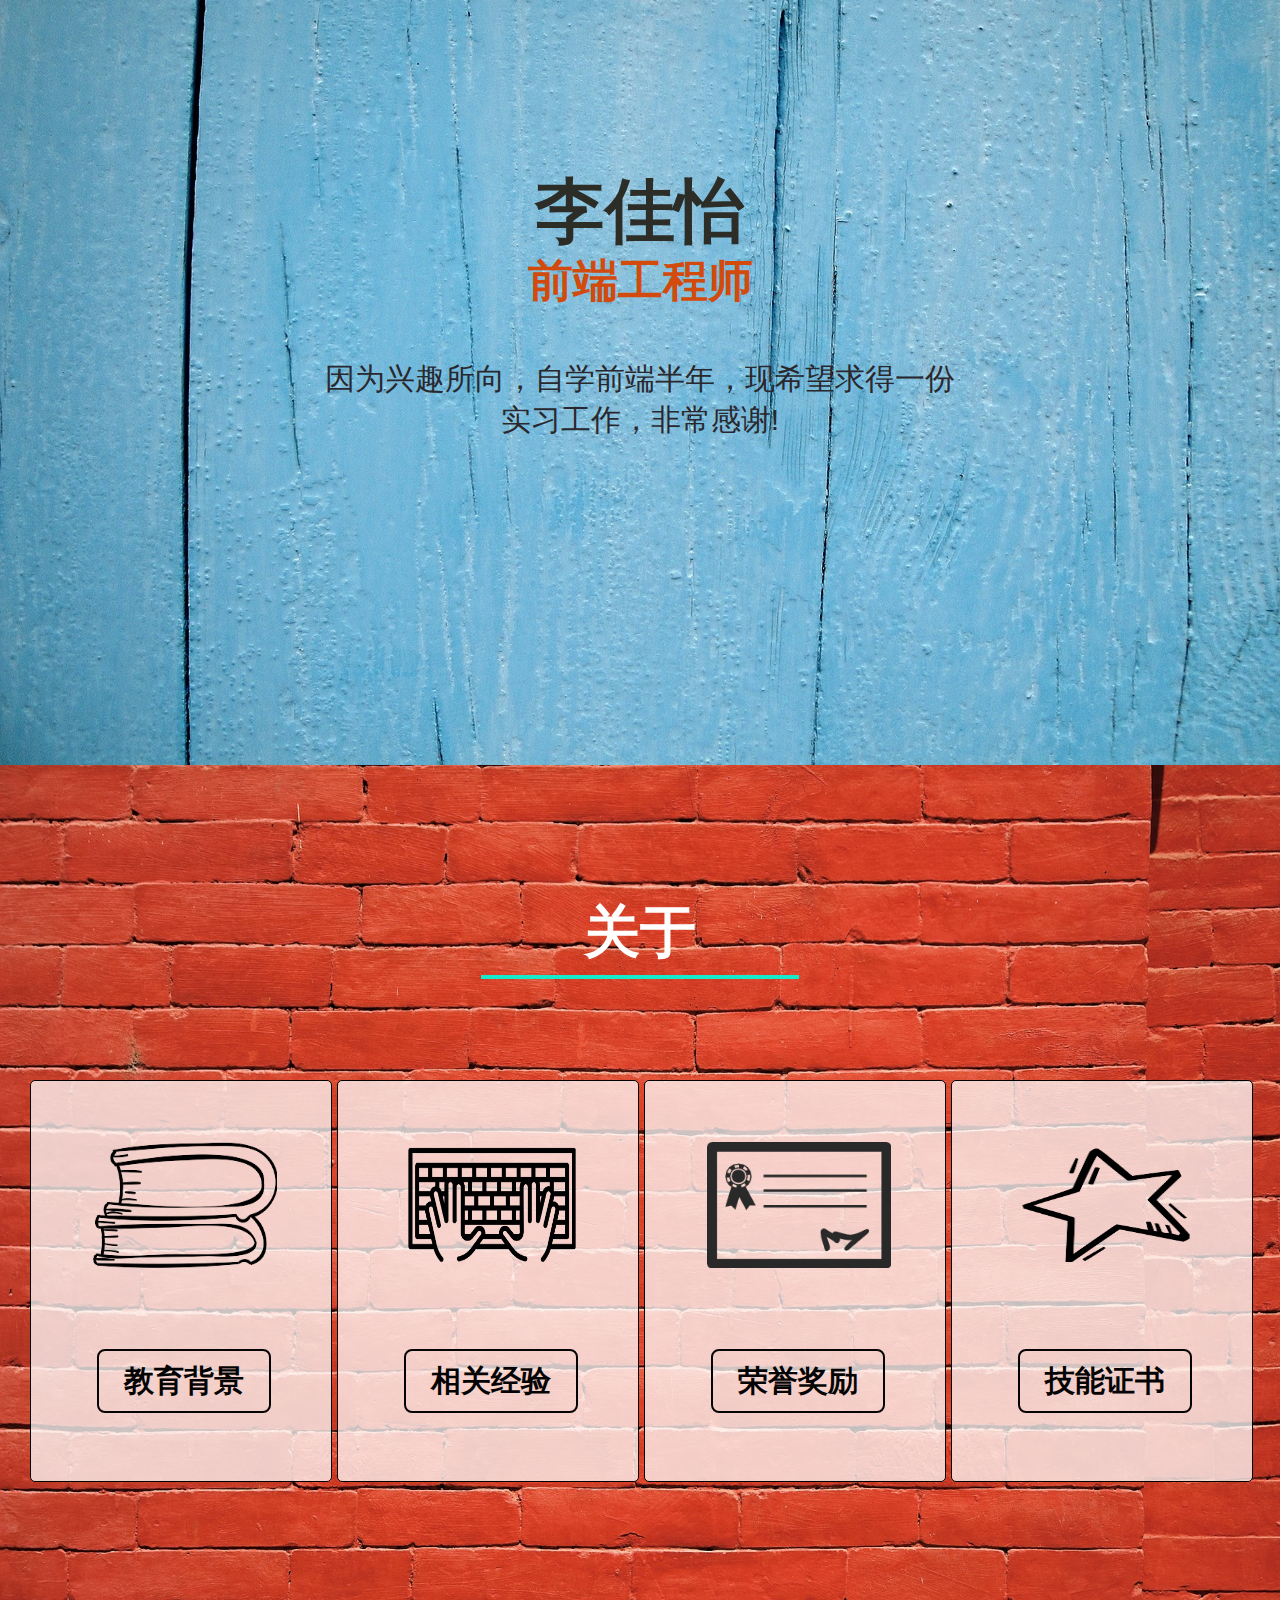
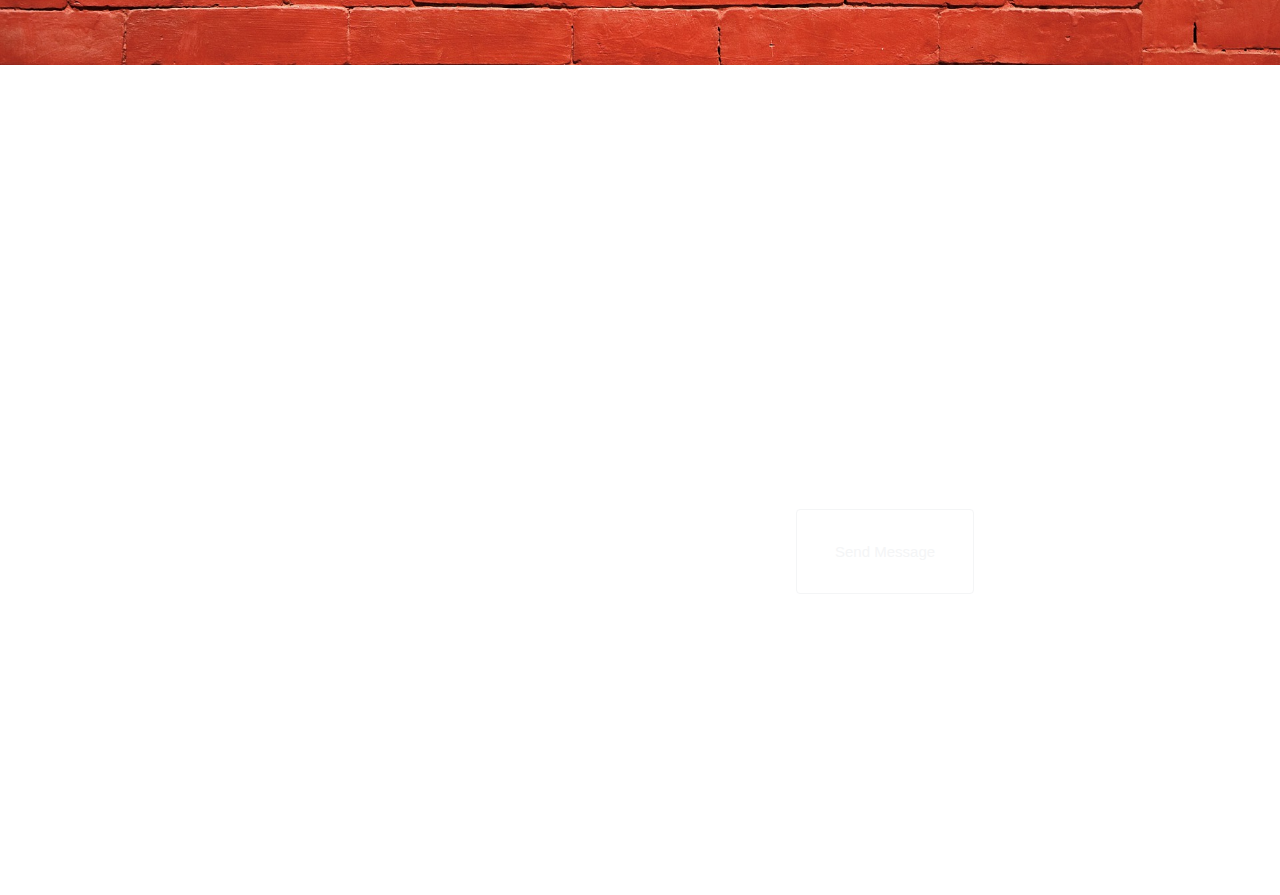
==== resume.html @ 6d959076 "rusume" ====
<!doctype html>
<html>
<head>
    <meta charset="UTF-8">
    <meta name="viewport" content="width=device-width,initial-scale=1.0, minimum-scale=1.0, maximum-scale=1.0, user-scalable=no">
    <title>李佳怡-前端实习</title>
    <link rel="icon" href="images/favicon.jpg" type="image/x-icons"/>
    <link rel="stylesheet" href="styles/resume.css">
</head>
<body>
    <div id="topbar">
        <nav>
            <div class="topbar-left">
                <a href="javascript:;" class="tH">李佳怡的简历</a>
            </div>
            <div class="topbar-right">
                <ul>
                    <li class="home"><a href="javascript:;">主页</a></li>
                    <li class="about"><a href="javascript:;">关于</a></li>
                    <li class="contact"><a href="javascript:;">联系</a></li>
                </ul> 
            </div>  
        </nav>
    </div>

    <div id="firstPage">
        <div class="intro">
            <h1>
                <strong>李佳怡</strong>
            </h1>
            <h2>前端工程师</h2>
            <p>因为兴趣所向，自学前端半年，现希望求得一份实习工作，非常感谢!</p>
        </div>
    </div>

    <div id="aboutMe">
        <div class="aboutMe-title">
            <h2>关于</h2>
            <hr>
        </div>
        <div class="aboutMe2">
            <div id="edu">
                    <h1>
                        教育背景
                    </h1>
            </div>
            <div id="rel">
                    <h1>
                        相关经验
                    </h1>
            </div>
            <div id="prize">
                    <h1>
                        荣誉奖励
                    </h1>
            </div>
            <div id="skills">
                    <h1>
                        技能证书
                    </h1>
            </div>
        </div>   
    </div>

    <div class="introMasker">
        <div class="masker"></div> 
        <div class="intro-close-icon">
            <i></i>
        </div> 
        <div class="intro-imgs">
            <img src="images/edu.jpg" alt="">
            <img src="images/rel.jpg" alt="">
            <img src="images/prize.jpg" alt="">
            <img src="images/skills.jpg" alt="">
        </div>
    </div>

    <div id="contactMe">
        <div class="contactMe-wp">
            <div class="contactMe-title">
                <hr class="hr1">
                <h1>联系我吧！</h1>
                <hr class="hr2">
            </div>
            <div class="contentLeft">
                <h2>More About me</h2>

                <ul>
                    <li class="email">
                        <i><img src="images/envelope.png" alt="" width="26px" height="20px"></i>
                        <span>jiayi_li10&#64;163.com</span>
                    </li>
                    <li  class="mobile">
                        <i><img src="images/mobile.png" alt="" width="20px" height="35px"></i>
                        <span>183-4538-7006</span>
                    </li>
                </ul>
            </div>
            <div class="contentRight">
                <h2>Send an e-mail!</h2>
                <a href="mailto:jiayi_li10@163.com">
                    <button>
                        Send Message
                    </button>
                </a>
            </div> 
                     
        </div>
        
        <div class="footer"> 
            <h3>非常感谢您！</h3>
        </div>  
    </div>
    <div class="masker"></div>
        
    <script src="scripts/jquery.js"></script>
    <script src="scripts/topbarnav.js"></script>
    <script src="scripts/resumeaboutme.js"></script>    
</body>
</html>
---- styles/resume.css ----
* {
    padding: 0;
    margin: 0;
}

body {
    width: 100%;
    height: 100%;
}

ul,li {
    list-style: none;
}

a {
    text-decoration: none;
}

html {
    font-family: "Helvetica" !important;
    font-size: 20px;
}


/* topbar css */

#topbar {
    width: 100%;
    height: 3rem;
    background-color:#2C3E50;
    color: #ffffff;
    font-size: 1.4rem;
    z-index: 999;
    line-height: 3rem;
    position: fixed;
    top: 0px;
    left: 0px;
    display: none;
}

nav {
    width: 80%;
    margin: 0 auto;
    position: relative;
    display: box;
    display: -webkit-box;
    display: -moz-box;
    display: -ms-box;
    display: -o-box;
    box-flex: 1;
    -webkit-box-flex: 1;
    -moz-box-flex: 1;
    -ms-box-flex: 1;
    -o-box-flex: 1;
    min-width: 640px;     /*最小值640px；*/
}

.topbar-left>a {
    color: #fff;

}

.topbar-right {
    position: absolute;
    top: 0;
    right: 0;
}

.topbar-right li {
    float: left;
    width: 3.5rem;
    text-align: center;
}

.topbar-right li>a {
    color: #ffffff;
    font-size: 1.2rem;
}

.topbar-right li>a:hover {
    color: #F4BD00;
}


/* firstPage css */

#firstPage {
    width: 100%;
    height: 40rem;
    background: url(../images/firstPage.jpg) no-repeat;
    background-size: 100% 100%; 
    position: relative;
    min-width: 640px;
    margin-top: -35px;
}

#firstPage .intro {
    width: 640px;
    height: 15rem;
    position: absolute;
    top: 50%;
    left: 50%;
    margin-top: -10rem;
    margin-left: -320px;
    text-align: center;
    display: box;
    display: -webkit-box;
    display: -moz-box;
    display: -ms-box;
    display: -o-box;
    box-flex: 1;
    -webkit-box-flex: 1;
    -moz-box-flex: 1;
    -ms-box-flex: 1;
    -o-box-flex: 1;
}

#firstPage .intro h1 {
    height: 70px;
    width: 640px;
    color: #2C2D27;
    font-size: 3.5rem;
    text-align: center;
} 

#firstPage .intro h2 {
    width: 640px;
    height: 53px;
    font-size: 2.25rem;
    color: #D24A0C;
    position: absolute;
    top: 86px;
    left: 0px;
    text-align: center;
}

#firstPage .intro p {
    width: 640px;
    height: 70px; 
    color: #29282E;
    font-size: 1.5rem;
    text-align: center;
    position: absolute;
    top: 194px;
    left: 0px;

} 

/*第一个页面窗口宽度在640px以下*/
@media all and (max-width: 640px) {
    #firstPage{
        width: 100%;
        height: 40rem;
        background: url(../images/firstPage.jpg) no-repeat;
        background-size: 100% 100%; 
        position: relative;
        min-width: 640px;
        margin-top: -35px;
    }

    #firstPage .intro {
        width: 350px;
        height: 300px;
        position: absolute;
        top: 50%;
        left: 50%;
        margin-top: -150px;
        margin-left: -175px;
        text-align: center;
        display: box;
        display: -webkit-box;
        display: -moz-box;
        display: -ms-box;
        display: -o-box;
        box-flex: 1;
        -webkit-box-flex: 1;
        -moz-box-flex: 1;
        -ms-box-flex: 1;
        -o-box-flex: 1;
        min-width: 350px;
    }

    #firstPage .intro h1 {
        height: 70px;
        width: 350px;
        color: #2C2D27;
        font-size: 3.5rem;
        text-align: center;
    } 

    #firstPage .intro h2 {
        width: 350px;
        height: 53px;
        font-size: 2.25rem;
        color: #D24A0C;
        position: absolute;
        top: 86px;
        left: 0px;
        text-align: center;
    }

    #firstPage .intro p {
        width: 350px;
        height: 70px; 
        color: #29282E;
        font-size: 1.5rem;
        text-align: center;
        position: absolute;
        top: 194px;
        left: 0px;

    } 
}


/* about css */
#aboutMe {
    width: 100%;
    height: 45rem;
    background: url(../images/about.jpg) no-repeat;
    background-size: 100% 100%; 
    position: relative;
    min-width: 1230px;
} 


.aboutMe-title h2 {
    width: 5.8rem;
    height: 3.25rem;
    position: absolute;
    top: 130px;
    left: 50%;
    margin-left: -58px;
    color: #ffffff;
    font-size: 2.8rem;
    font-weight: 1000;
    text-align: center;
}

.aboutMe-title hr {
    height: 0.2rem;
    width: 15.9rem;
    position: absolute;
    top: 210px;
    left: 50%;
    margin-left: -7.95rem;
    text-align: center;
    background: #16EACD;
    border: 0;
}

.aboutMe2 {
    width: 61.5rem;
    height: 20.2rem;
    position: absolute;
    top: 35%;
    left: 50%;
    margin-left: -615px;
}

.aboutMe2>div {
    float: left;
    width: 15rem;
    height: 20rem;
    margin-left: 5px;
    border-radius: 5px;
    border: 1px solid black;
}

.aboutMe2 h1 {
    cursor: pointer;
}

/* 教育背景 */

#edu {
    background: url(../images/1.png) no-repeat;
    background-size: 184px 126px;
    background-color: rgba(255, 255, 255, 0.75);
    background-position: 62px 61px;
    position: relative;  
}

#edu h1 {
    position: absolute;
    bottom: 68px;
    left: 66px;
    font-size: 30px;
    color: #050404;
    text-align: center;
    line-height: 60px;
    width: 170px;
    height: 60px;
    border: 2px solid #050404;
    border-radius: 8px;
}

#rel {
    background: url(../images/2.png) no-repeat;
    background-size: 184px 126px;
    background-color: rgba(255, 255, 255, 0.75);
    background-position: 62px 61px;
    position: relative;
}

#rel h1 {
    position: absolute;
    bottom: 68px;
    left: 66px;
    font-size: 30px;
    color: #050404;
    text-align: center;
    line-height: 60px;
    width: 170px;
    height: 60px;
    border: 2px solid #050404;
    border-radius: 8px;
} 

#prize {
    background: url(../images/3.png) no-repeat;
    background-size: 184px 126px;
    background-color: rgba(255, 255, 255, 0.75);
    background-position: 62px 61px;
    position: relative;
}

#prize h1 {
    position: absolute;
    bottom: 68px;
    left: 66px;
    font-size: 30px;
    color: #050404;
    text-align: center;
    line-height: 60px;
    width: 170px;
    height: 60px;
    border: 2px solid #050404;
    border-radius: 8px;
}

#skills {
    background: url(../images/4.png) no-repeat;
    background-size: 184px 126px;
    background-color: rgba(255, 255, 255, 0.75);
    background-position: 62px 61px;
    position: relative;
}

#skills h1 {
    position: absolute;
    bottom: 68px;
    left: 66px;
    font-size: 30px;
    color: #050404;
    text-align: center;
    line-height: 60px;
    width: 170px;
    height: 60px;
    border: 2px solid #050404;
    border-radius: 8px;
}

#edu h1:hover {
    position: absolute;
    bottom: 60px;
    left: 58px;
    color: #050404;
    text-align: center;
    line-height: auto;
    border: none;
    background-color: #16EACD;
    font-size: 35px;
    padding: 2%;
    transition: all 0.3s;
}

#rel h1:hover {
    position: absolute;
    bottom: 60px;
    left: 58px;
    color: #050404;
    text-align: center;
    line-height: auto;
    border: none;
    background-color: #16EACD;
    font-size: 35px;
    padding: 2%;
    transition: all 0.3s;
}

#prize h1:hover {
    position: absolute;
    bottom: 60px;
    left: 58px;
    color: #050404;
    text-align: center;
    line-height: auto;
    border: none;
    background-color: #16EACD;
    font-size: 35px;
    padding: 2%;
    transition: all 0.3s;
}

#skills h1:hover {
    position: absolute;
    bottom: 60px;
    left: 58px;
    color: #050404;
    text-align: center;
    line-height: auto;
    border: none;
    background-color: #16EACD;
    font-size: 35px;
    padding: 2%;
    transition: all 0.3s;
}

/*第二页窗口宽度在640px以上，1230px以下*/
@media all and (min-width: 640px) and (max-width: 1230px) {
    #aboutMe {
        width: 100%;
        height: 45rem;
        background: url(../images/about.jpg) no-repeat;
        background-size: 100% 100%; 
        position: relative;
        min-width: 720px;
    } 

    .aboutMe2 {
        width: 720px;
        height: 516px;
        position: absolute;
        top: 31%;
        left: 50%;
        margin-left: -350px;
    }


    .aboutMe2>div {
        width: 350px;
        height: 250px;
        margin-bottom: 5px;
        border-radius: 5px;
        border: 1px solid black;
    }

    #edu {
        background: url(../images/1.png) no-repeat;
        background-size: 150px 103px;
        background-color: rgba(255, 255, 255, 0.75);
        background-position: 96px 44px;
        position: relative;  
    }

    #edu h1 {
        width: 150px;
        height: 45px;
        position: absolute;
        bottom: 20px;
        left: 50%;
        margin-left: -75px;
        font-size: 1.4rem;
        color: #050404;
        text-align: center;
        line-height: 2.25rem;
        border: 2px solid #050404;
        border-radius: 8px;
     }

    #rel {
        background: url(../images/2.png) no-repeat;
        background-size: 150px 103px;
        background-color: rgba(255, 255, 255, 0.75);
        background-position: 96px 44px;
        position: relative;  
    }

    #rel h1 {
        width: 150px;
        height: 45px;
        position: absolute;
        bottom: 20px;
        left: 50%;
        margin-left: -75px;
        font-size: 1.4rem;
        color: #050404;
        text-align: center;
        line-height: 2.25rem;
        border: 2px solid #050404;
        border-radius: 8px;
     }

    #prize {
        background: url(../images/3.png) no-repeat;
        background-size: 150px 103px;
        background-color: rgba(255, 255, 255, 0.75);
        background-position: 96px 44px;
        position: relative;  
    }

    #prize h1 {
        width: 150px;
        height: 45px;
        position: absolute;
        bottom: 20px;
        left: 50%;
        margin-left: -75px;
        font-size: 1.4rem;
        color: #050404;
        text-align: center;
        line-height: 2.25rem;
        border: 2px solid #050404;
        border-radius: 8px;
     }

    #skills {
        background: url(../images/4.png) no-repeat;
        background-size: 150px 103px;
        background-color: rgba(255, 255, 255, 0.75);
        background-position: 96px 44px;
        position: relative;  
    }

    #skills h1 {
        width: 150px;
        height: 45px;
        position: absolute;
        bottom: 20px;
        left: 50%;
        margin-left: -75px;
        font-size: 1.4rem;
        color: #050404;
        text-align: center;
        line-height: 2.25rem;
        border: 2px solid #050404;
        border-radius: 8px;
     }

    #edu h1:hover {
        position: absolute;
        bottom: 20px;
        left: 50%;
        margin-left: -78px;
        color: #050404;
        text-align: center;
        line-height: auto;
        border: none;
        background-color: #16EACD;
        font-size: 1.75rem;
        padding: 2%;
        transition: all 0.3s;
    }

    #rel h1:hover {
        position: absolute;
        bottom: 20px;
        left: 50%;
        margin-left: -78px;
        color: #050404;
        text-align: center;
        line-height: auto;
        border: none;
        background-color: #16EACD;
        font-size: 1.75rem;
        padding: 2%;
        transition: all 0.3s;
    }

    #prize h1:hover {
        position: absolute;
        bottom: 20px;
        left: 50%;
        margin-left: -78px;
        color: #050404;
        text-align: center;
        line-height: auto;
        border: none;
        background-color: #16EACD;
        font-size: 1.75rem;
        padding: 2%;
        transition: all 0.3s;
    }

    #skills h1:hover {
        position: absolute;
        bottom: 20px;
        left: 50%;
        margin-left: -78px;
        color: #050404;
        text-align: center;
        line-height: auto;
        border: none;
        background-color: #16EACD;
        font-size: 1.75rem;
        padding: 2%;
        transition: all 0.3s;
    }

}

/*第二个页面窗口宽度在640以下*/
@media all and (max-width: 640px) {
    #aboutMe {
        width: 100%;
        height: 45rem;
        background: url(../images/about.jpg) no-repeat;
        background-size: 100% 100%; 
        position: relative;
        min-width: 640px;
    } 

    .aboutMe2 {
        width: 420px;
        height: 520px;
        position: absolute;
        top: 31%;
        left: 50%;
        margin-left: -210px;

    }


    .aboutMe2>div {
        width: 200px;
        height: 250px;
        margin-bottom: 5px;
        border-radius: 5px;
        border: 1px solid black;
    }

    #edu {
        background: url(../images/1.png) no-repeat;
        background-size: 150px 103px;
        background-color: rgba(255, 255, 255, 0.75);
        background-position: 29px 44px;
        position: relative;  
    }

    #edu h1 {
        width: 150px;
        height: 45px;
        position: absolute;
        bottom: 20px;
        left: 50%;
        margin-left: -75px;
        font-size: 1.4rem;
        color: #050404;
        text-align: center;
        line-height: 2.25rem;
        border: 2px solid #050404;
        border-radius: 8px;
     }

    #rel {
        background: url(../images/2.png) no-repeat;
        background-size: 150px 103px;
        background-color: rgba(255, 255, 255, 0.75);
        background-position: 29px 44px;
        position: relative;  
    }

    #rel h1 {
        width: 150px;
        height: 45px;
        position: absolute;
        bottom: 20px;
        left: 50%;
        margin-left: -75px;
        font-size: 1.4rem;
        color: #050404;
        text-align: center;
        line-height: 2.25rem;
        border: 2px solid #050404;
        border-radius: 8px;
     }

    #prize {
        background: url(../images/3.png) no-repeat;
        background-size: 150px 103px;
        background-color: rgba(255, 255, 255, 0.75);
        background-position: 29px 44px;
        position: relative;  
    }

    #prize h1 {
        width: 150px;
        height: 45px;
        position: absolute;
        bottom: 20px;
        left: 50%;
        margin-left: -75px;
        font-size: 1.4rem;
        color: #050404;
        text-align: center;
        line-height: 2.25rem;
        border: 2px solid #050404;
        border-radius: 8px;
     }

    #skills {
        background: url(../images/4.png) no-repeat;
        background-size: 150px 103px;
        background-color: rgba(255, 255, 255, 0.75);
        background-position: 29px 44px;
        position: relative;  
    }

    #skills h1 {
        width: 150px;
        height: 45px;
        position: absolute;
        bottom: 20px;
        left: 50%;
        margin-left: -75px;
        font-size: 1.4rem;
        color: #050404;
        text-align: center;
        line-height: 2.25rem;
        border: 2px solid #050404;
        border-radius: 8px;
     }

    #edu h1:hover {
        position: absolute;
        bottom: 20px;
        left: 50%;
        margin-left: -78px;
        color: #050404;
        text-align: center;
        line-height: auto;
        border: none;
        background-color: #16EACD;
        font-size: 1.75rem;
        padding: 2%;
        transition: all 0.3s;
    }

    #rel h1:hover {
        position: absolute;
        bottom: 20px;
        left: 50%;
        margin-left: -78px;
        color: #050404;
        text-align: center;
        line-height: auto;
        border: none;
        background-color: #16EACD;
        font-size: 1.75rem;
        padding: 2%;
        transition: all 0.3s;
    }

    #prize h1:hover {
        position: absolute;
        bottom: 20px;
        left: 50%;
        margin-left: -78px;
        color: #050404;
        text-align: center;
        line-height: auto;
        border: none;
        background-color: #16EACD;
        font-size: 1.75rem;
        padding: 2%;
        transition: all 0.3s;
    }

    #skills h1:hover {
        position: absolute;
        bottom: 20px;
        left: 50%;
        margin-left: -78px;
        color: #050404;
        text-align: center;
        line-height: auto;
        border: none;
        background-color: #16EACD;
        font-size: 1.75rem;
        padding: 2%;
        transition: all 0.3s;
    }

}

.masker {
    background-color: #000;
    position: fixed;
    top: 0;
    right: 0;
    left: 0;
    bottom: 0;
    opacity: 0.7;
    display: none;
}

.intro-close-icon i {
    display: inline-block;
    width: 32px;
    height: 32px;
    background: url(../images/close.png);
    position: fixed;
    top: 115px;
    left: 50%;
    margin-left: 300px;
    z-index: 100;
}


.intro-imgs {
    background: transparent;
    width: 600px;
    height: 358px;
    position: fixed;
    top: 150px;
    left: 50%;
    margin-left: -300px;
    z-index: 99;
    cursor: pointer;
    overflow: hidden;
}

.introMasker {
    display: none;
}



/*第三个页面：contact*/

#contactMe {
    width: 100%;
    height: 800px;
    background: url(../images/bg.jpg) no-repeat;
    background-size: cover;
    background-attachment: fixed;
    background-position: 50% 0;
    position: relative;
    margin-top: -5px;
    min-width: 700px;
}

.contactMe-wp {
    width: 700px;
    height: 330px;
    position: absolute;
    top: 240px;
    left: 50%;
    margin-left: -350px;
}

.contactMe-title h1 {
    width: 700px;
    height: 50px;
    text-align: center;
    line-height: 2.5rem;
    color: #ffffff;
    letter-spacing: 0.5rem;
    font-size: 2rem;
}

.hr1 {
    position: absolute;
    top: 25px;
    left: 10%;
    height: 2px;
    width: 126px;
    background: rgb(255, 255, 255);
    border: 0;
}

.hr2{
    position: absolute;
    top: 25px;
    right: 14%;
    height: 2px;
    width: 126px;
    background: rgb(255, 255, 255);
    border: 0;
}

/*联系我左面*/

.contentLeft {
    width: 400px;
    height: 240px;
    position: absolute;
    top: 100px;
    left: 0px;
}

.contentLeft h2 {
    color: #ffffff;
    font-size: 1.5rem;
}

.contentLeft p {
    color: #ffffff;
    font-size: 1rem;
    position: absolute;
    top: 80px;
    left: 0;
}


.contentLeft ul {
    color: #ffffff;
    font-size: 1rem;
    position: absolute;
    top: 114px;
    left: 0;
}

.contentLeft li {
    height: 40px;
}

.email span {
    width: 200px;
    text-align: center;
    position: absolute;
    top: -3px;
    left: 30px;
}

.mobile span {
    width: 137px;
    text-align: center;
    position: absolute;
    top: 46px;
    left: 37px;
}

.contentRight {
    width: 222px;
    height: 200px;
    position: absolute;
    top: 100px;
    right: 0;
}

.contentRight h2 {
    color: #ffffff;
    font-size: 1.5rem;
}

.contentRight button {
    background-color: transparent;
    border: 1px solid #f4f5f6;
    border-radius: 4px;
    padding: 33px 38px;
    color: #f4f5f6;
    margin-top: 75px;
    cursor: pointer;
    margin-left: 28px;
    font-size: 0.75rem;
}

.contentRight button:hover {
    border: 1px solid #E87E04;
    color: #E87E04;
}


.footer {
    width: 700px;
    height: 25px;
    color: #ffffff;
    position: absolute;
    bottom: 40px;
    left: 50%;
    margin-left: -350px;
    text-align: center;
    letter-spacing: 0.5rem;
}

/*第三个页面窗口小于640px*/
@media all and (max-width: 640px) {
    #contactMe {
        width: 100%;
        height: 800px;
        background: url(../images/bg.jpg) no-repeat;
        background-size: cover;
        background-attachment: fixed;
        background-position: 50% 0px;
        position: relative;
        margin-top: -3px;
        min-width: 640px;
    }

    .contactMe-wp {
        width: 350px;
        height: 470px;
        position: absolute;
        top: 240px;
        left: 50%;
        margin-left: -175px;
    }

    .contactMe-title h1 {
        width: 350px;
        height: 50px;
        text-align: center;
        line-height: 50px;
        color: #ffffff;
        letter-spacing: 0.5rem;
        font-size: 2rem;
        margin-left: 21px;
    }

    .hr1 {
        position: absolute;
        top: 25px;
        left: -6%;
        height: 2px;
        width: 75px;
        background: rgb(255, 255, 255);
        border: 0;
    }

    .hr2{
        position: absolute;
        top: 25px;
        right: -8%;
        height: 2px;
        width: 75px;
        background: rgb(255, 255, 255);
        border: 0;
    }

    .contentLeft {
        width: 350px;
        height: 300px;
        position: absolute;
        top: 80px;
        left: 50%;
        margin-left: -175px;
    }

    .contentLeft h2 {
        text-align: center;
        color: #ffffff;
        font-size: 1.5rem;
    }

    .contentLeft p {
        width: 350px;
        text-align: center;
        color: #ffffff;
        font-size: 1rem;
        position: absolute;
        top: 65px;
        left: 0;
    }


    .contentLeft ul {
        color: #ffffff;
        font-size: 1rem;
        position: absolute;
        top: 98px;
        left: 55px; 
    }

    .contentLeft li {
        height: 40px;
    }

    .email span {
        width: 200px;
        text-align: center;
        position: absolute;
        top: -3px;
        left: 30px;
    }

    .mobile span {
        width: 137px;
        text-align: center;
        position: absolute;
        top: 46px;
        left: 37px;
    }

    .contentRight {
        width: 350px;
        height: 190px;
        position: relative;
    }

    .contentRight h2 {
        width: 350px;
        text-align: center;
        color: #ffffff;
        font-size: 1.5rem;
        position: absolute;
        bottom:-18px;
        left: 50%;
        margin-left: -175px;
    }

    .contentRight button {
        background-color: transparent;
        border: 1px solid #f4f5f6;
        border-radius: 4px;
        padding: 22px 38px;
        color: #f4f5f6;
        margin-top: 253px;
        cursor: pointer;
        margin-left: 86px;
        font-size: 0.75rem;
    }

    .contentRight button:hover {
        border: 1px solid #E87E04;
        color: #E87E04;
    }


    .footer {
        width: 350px;
        height: 20px;
        color: #ffffff;
        position: absolute;
        bottom: 30px;
        left: 50%;
        margin-left: -175px;
        text-align: center;
        letter-spacing: 0.5rem;
    }

}
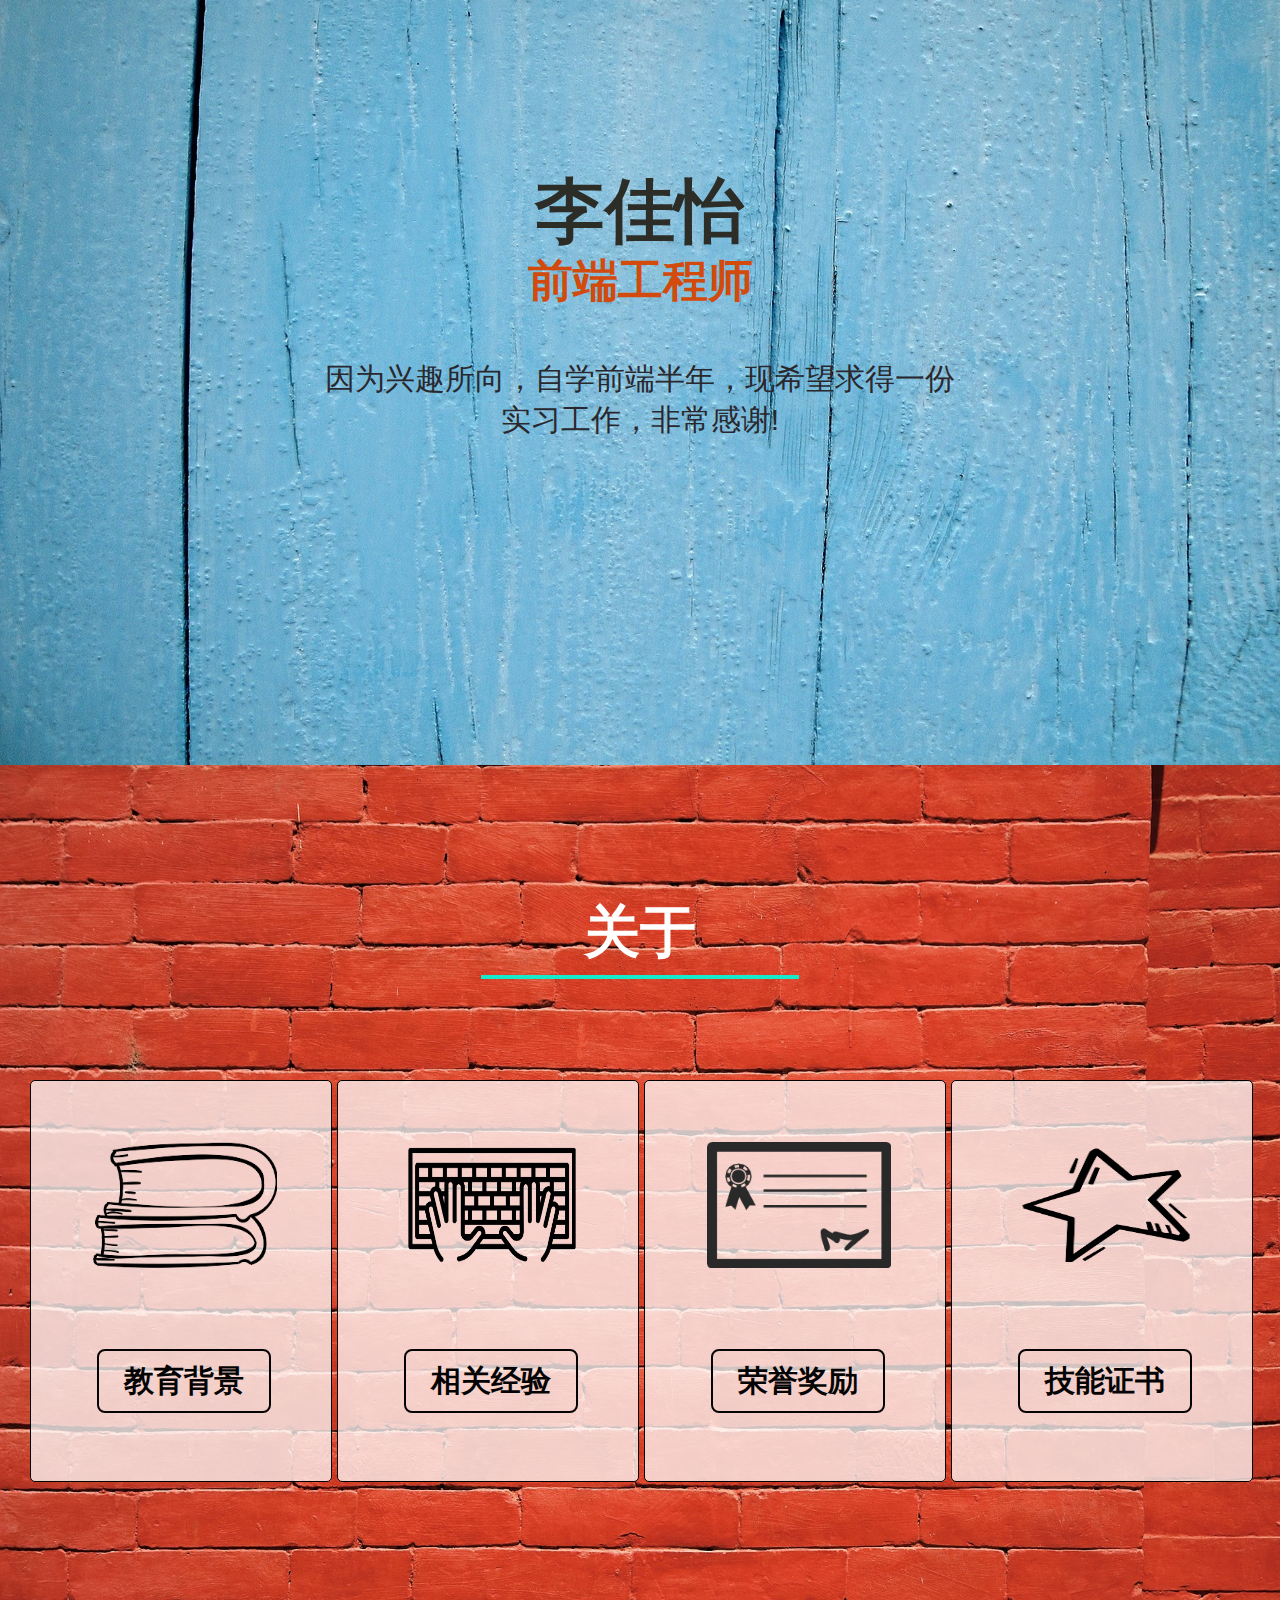
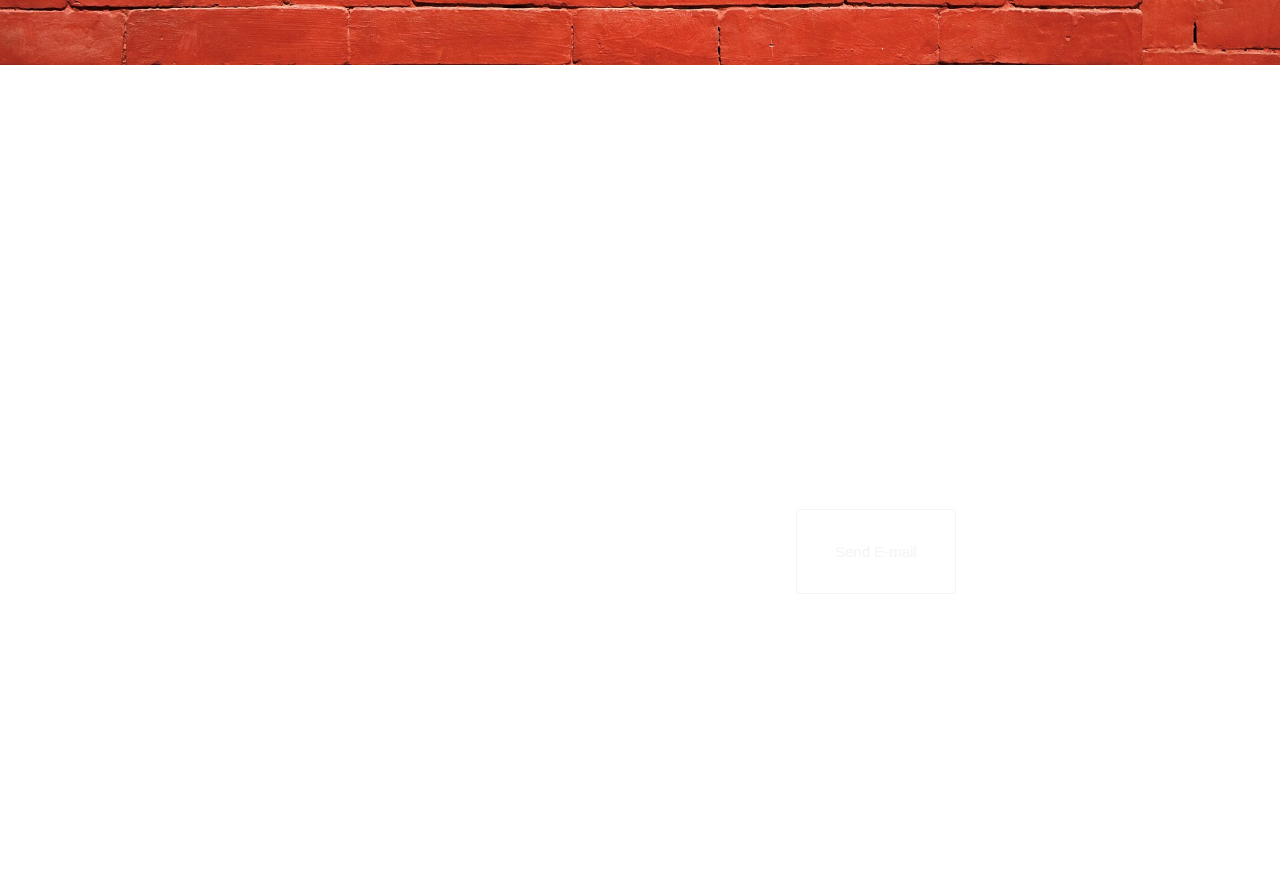
==== commit 5e543281: "add resume" ====
--- a/resume.html
+++ b/resume.html
@@ -75,6 +75,9 @@
         </div>
     </div>
 
+
+
+    
     <div id="contactMe">
         <div class="contactMe-wp">
             <div class="contactMe-title">
@@ -100,13 +103,12 @@
                 <h2>Send an e-mail!</h2>
                 <a href="mailto:jiayi_li10@163.com">
                     <button>
-                        Send Message
+                        Send E-mail
                     </button>
                 </a>
             </div> 
                      
         </div>
-        
         <div class="footer"> 
             <h3>非常感谢您！</h3>
         </div>  
--- a/styles/resume.css
+++ b/styles/resume.css
@@ -805,6 +805,7 @@
     left: 50%;
     margin-left: 300px;
     z-index: 100;
+    cursor: pointer;
 }
 
 
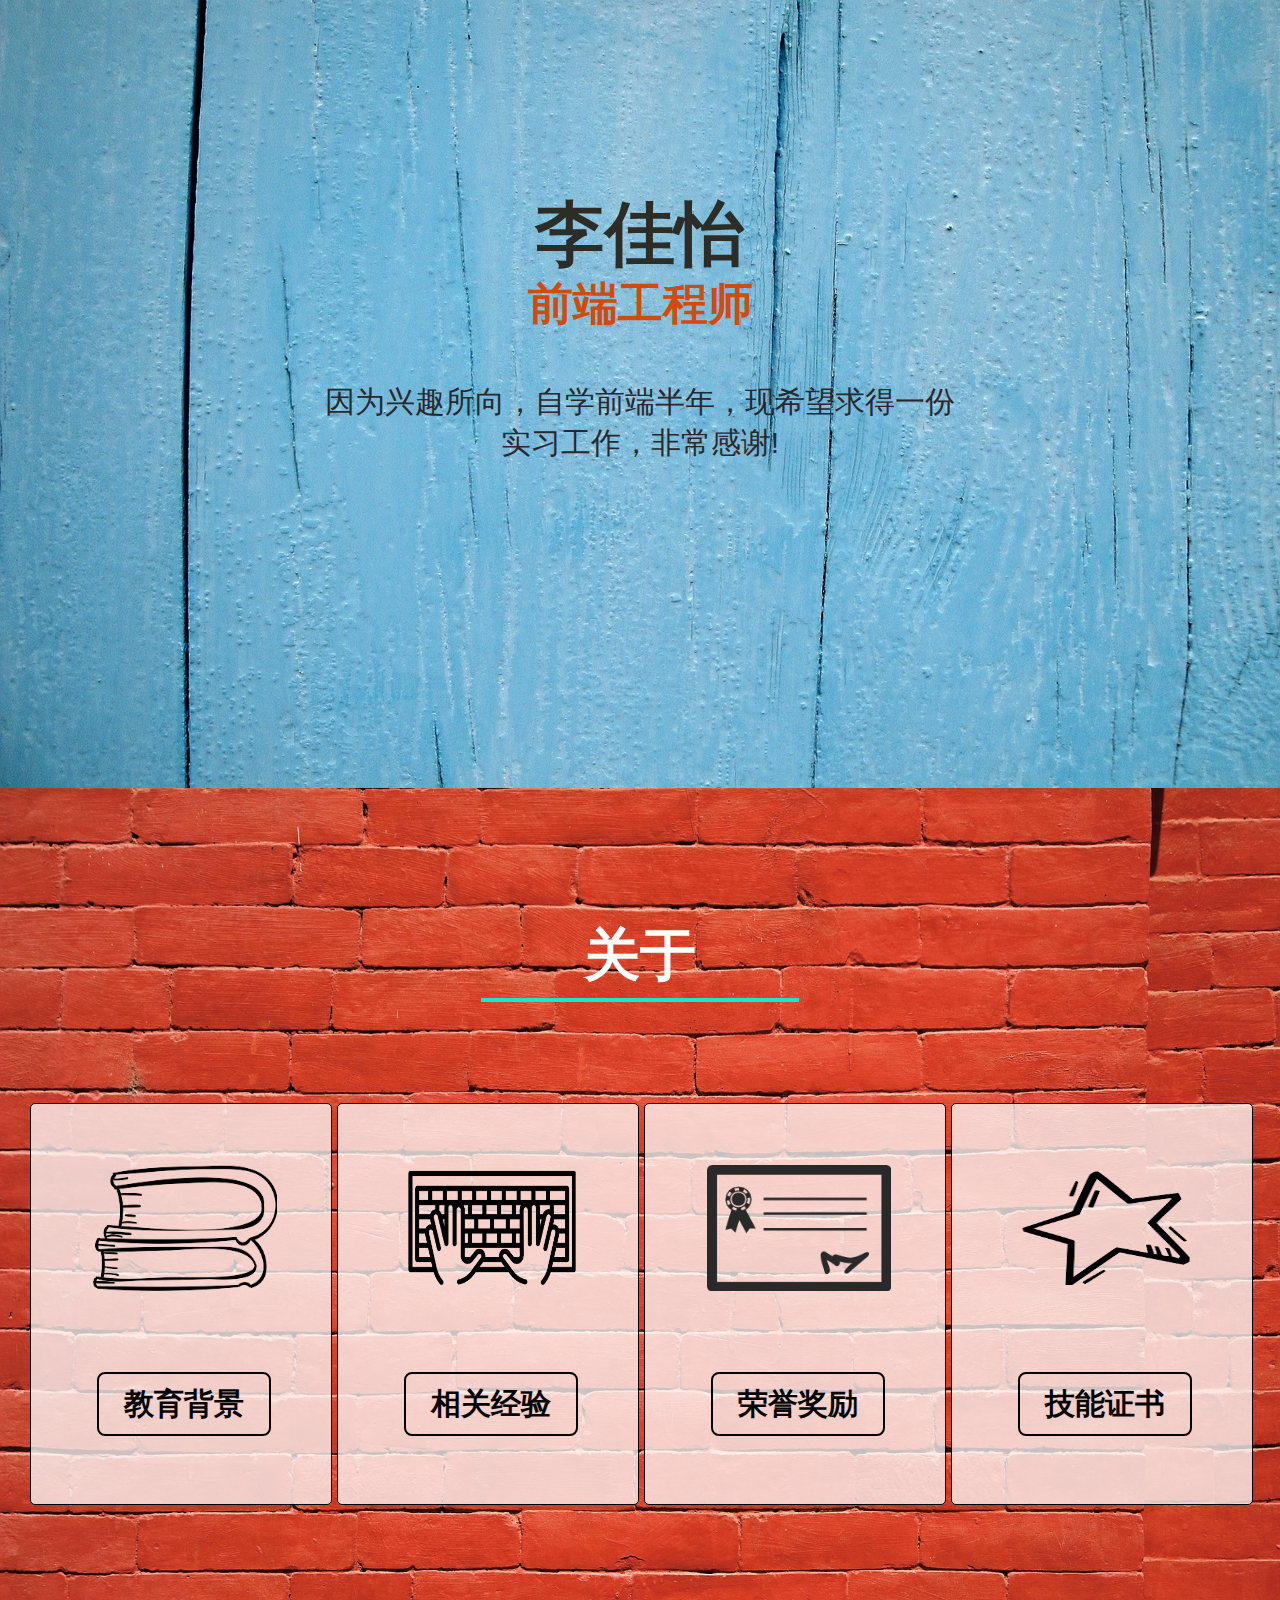
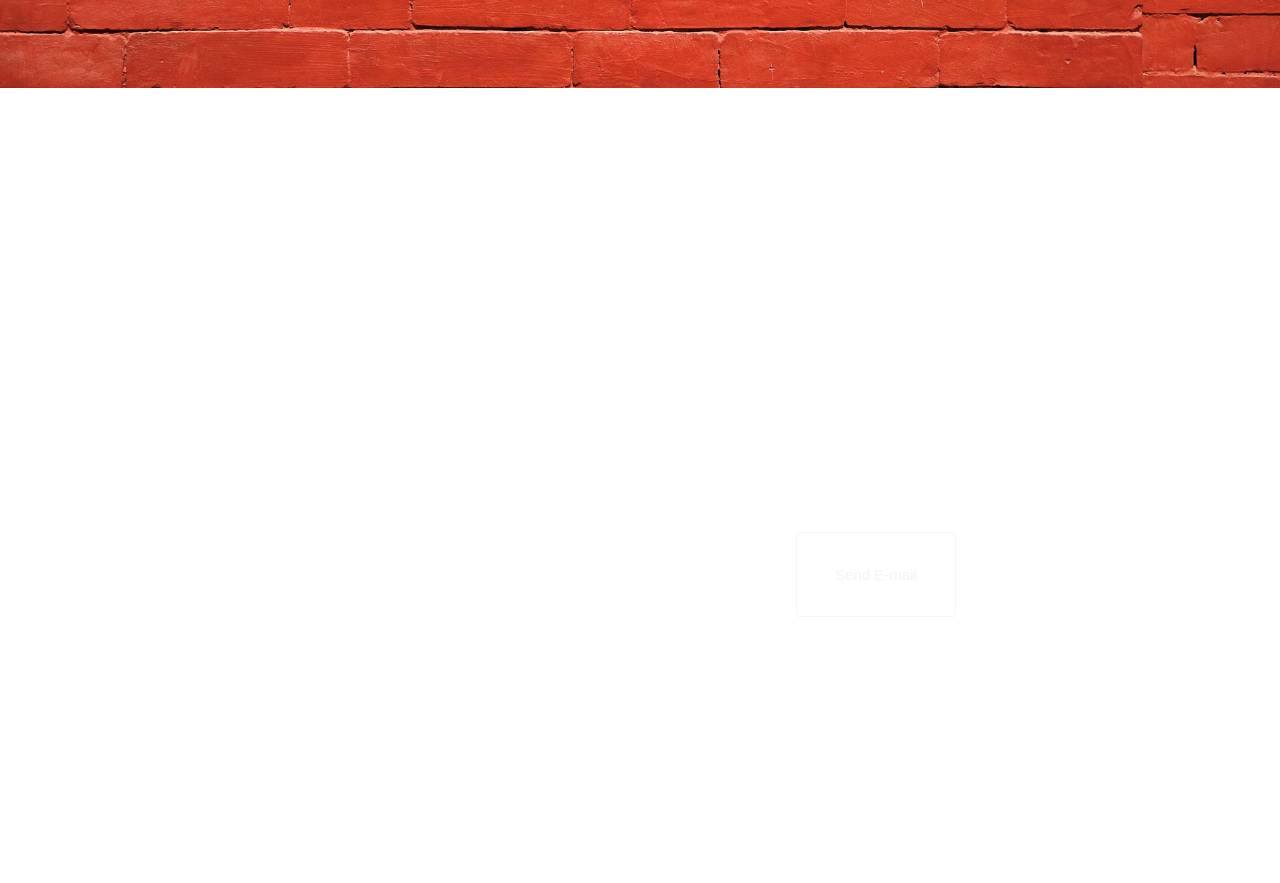
==== commit ec38d5bf: "update resume.html" ====
--- a/resume.html
+++ b/resume.html
@@ -2,12 +2,19 @@
 <html>
 <head>
     <meta charset="UTF-8">
-    <meta name="viewport" content="width=device-width,initial-scale=1.0, minimum-scale=1.0, maximum-scale=1.0, user-scalable=no">
+    <meta name="viewport" content="width=device-width, initial-scale=1.0, minimum-scale=0.5, maximum-scale=1.2, user-scalable=yes"/> 
+    <meta http-equiv="X-UA-Compatible" content="IE=edge">
     <title>李佳怡-前端实习</title>
     <link rel="icon" href="images/favicon.jpg" type="image/x-icons"/>
     <link rel="stylesheet" href="styles/resume.css">
 </head>
 <body>
+    <div id="loading">
+        <div class="loadingBg">
+            <img src="images/loading.gif" alt="loading..">
+        </div> 
+    </div>
+    
     <div id="topbar">
         <nav>
             <div class="topbar-left">
@@ -75,9 +82,6 @@
         </div>
     </div>
 
-
-
-    
     <div id="contactMe">
         <div class="contactMe-wp">
             <div class="contactMe-title">
@@ -116,7 +120,8 @@
     <div class="masker"></div>
         
     <script src="scripts/jquery.js"></script>
+    <script src="scripts/loading.js"></script>
     <script src="scripts/topbarnav.js"></script>
     <script src="scripts/resumeaboutme.js"></script>    
 </body>
-</html>+</html>
--- a/styles/resume.css
+++ b/styles/resume.css
@@ -826,6 +826,36 @@
     display: none;
 }
 
+@media all and (max-width: 640px) {
+    .intro-close-icon i {
+        display: inline-block;
+        width: 32px;
+        height: 32px;
+        background: url(../images/close.png);
+        position: fixed;
+        top: 268px;
+        left: 50%;
+        margin-left: 268px;
+        z-index: 100;
+        cursor: pointer;
+    }
+
+
+    .intro-imgs {
+        background: transparent;
+        width: 540px;
+        height: 358px;
+        position: fixed;
+        top: 300px;
+        left: 50%;
+        margin-left: -270px;
+        z-index: 99;
+        cursor: pointer;
+        overflow: hidden;
+    }
+
+}
+
 
 
 /*第三个页面：contact*/
@@ -994,7 +1024,7 @@
         width: 350px;
         height: 470px;
         position: absolute;
-        top: 240px;
+        top: 150px;
         left: 50%;
         margin-left: -175px;
     }
@@ -1124,11 +1154,11 @@
         height: 20px;
         color: #ffffff;
         position: absolute;
-        bottom: 30px;
+        bottom: 50px;
         left: 50%;
         margin-left: -175px;
         text-align: center;
         letter-spacing: 0.5rem;
     }
 
-}+}
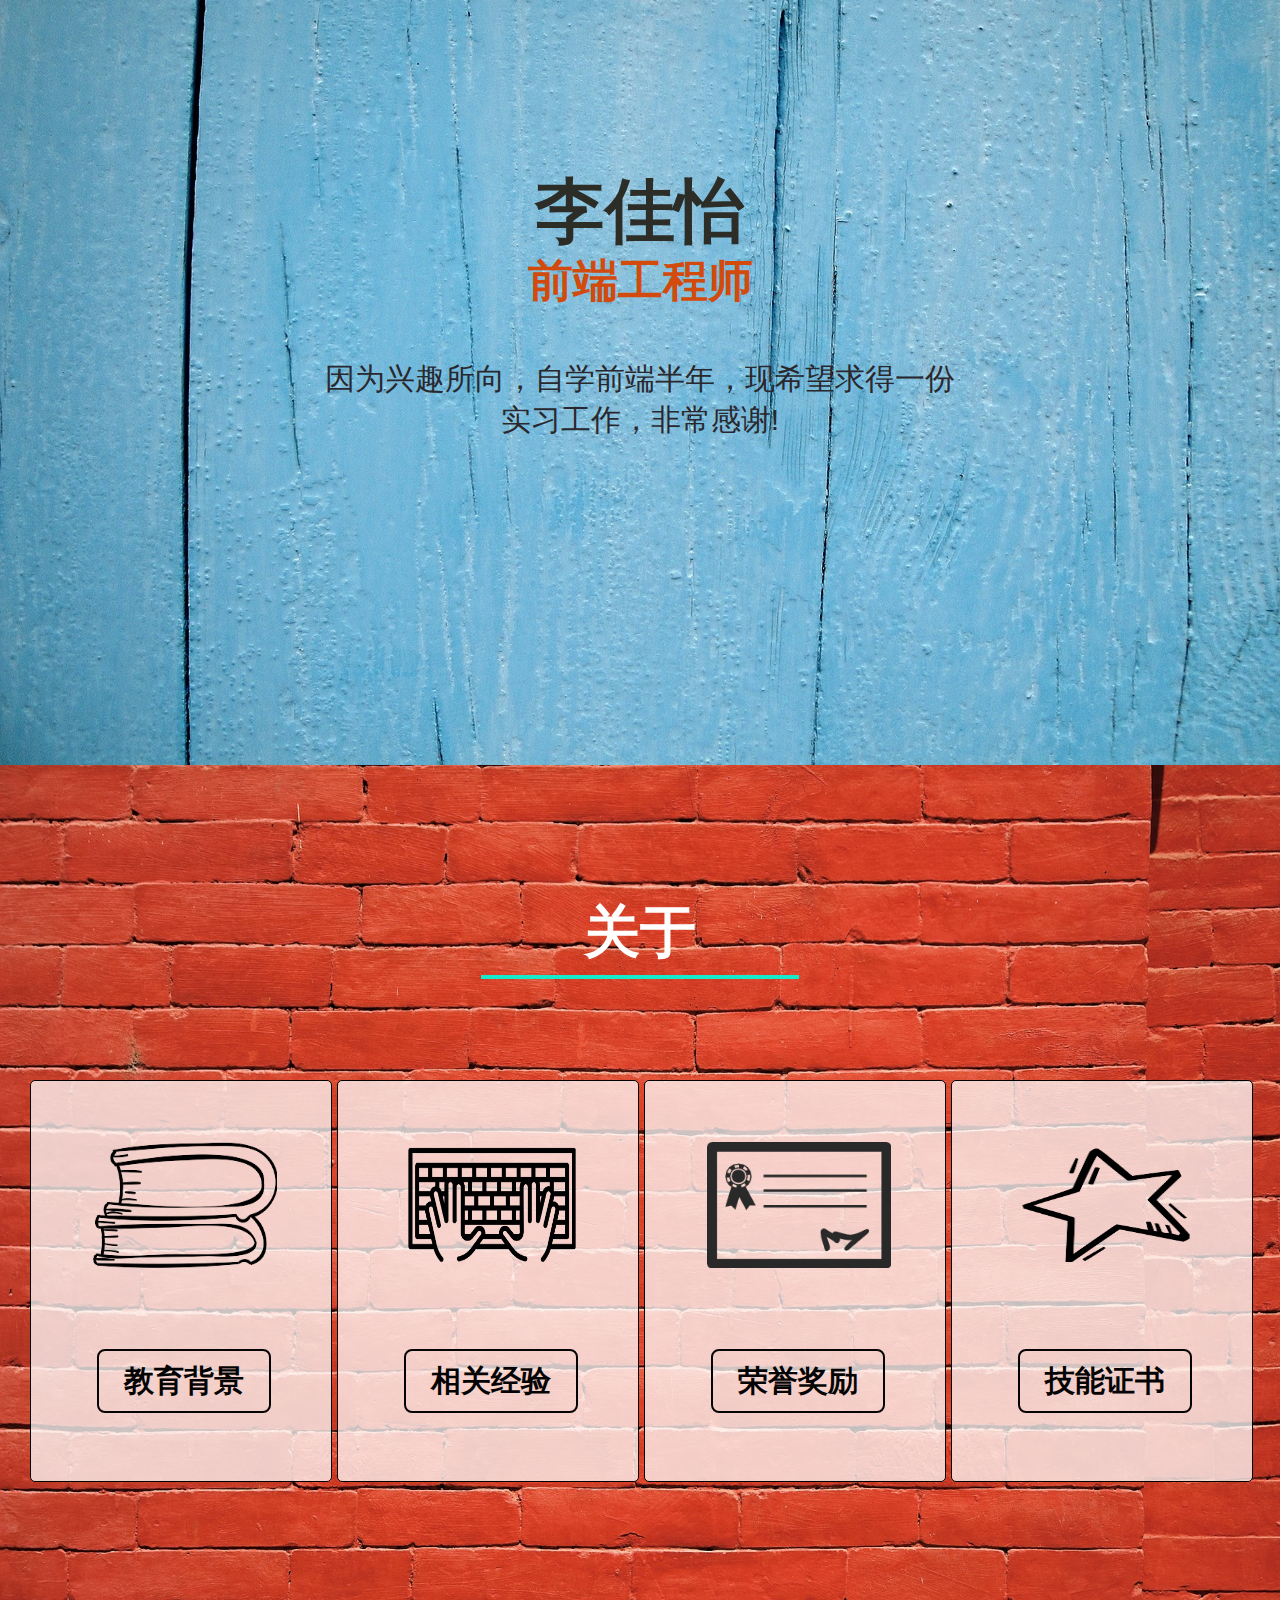
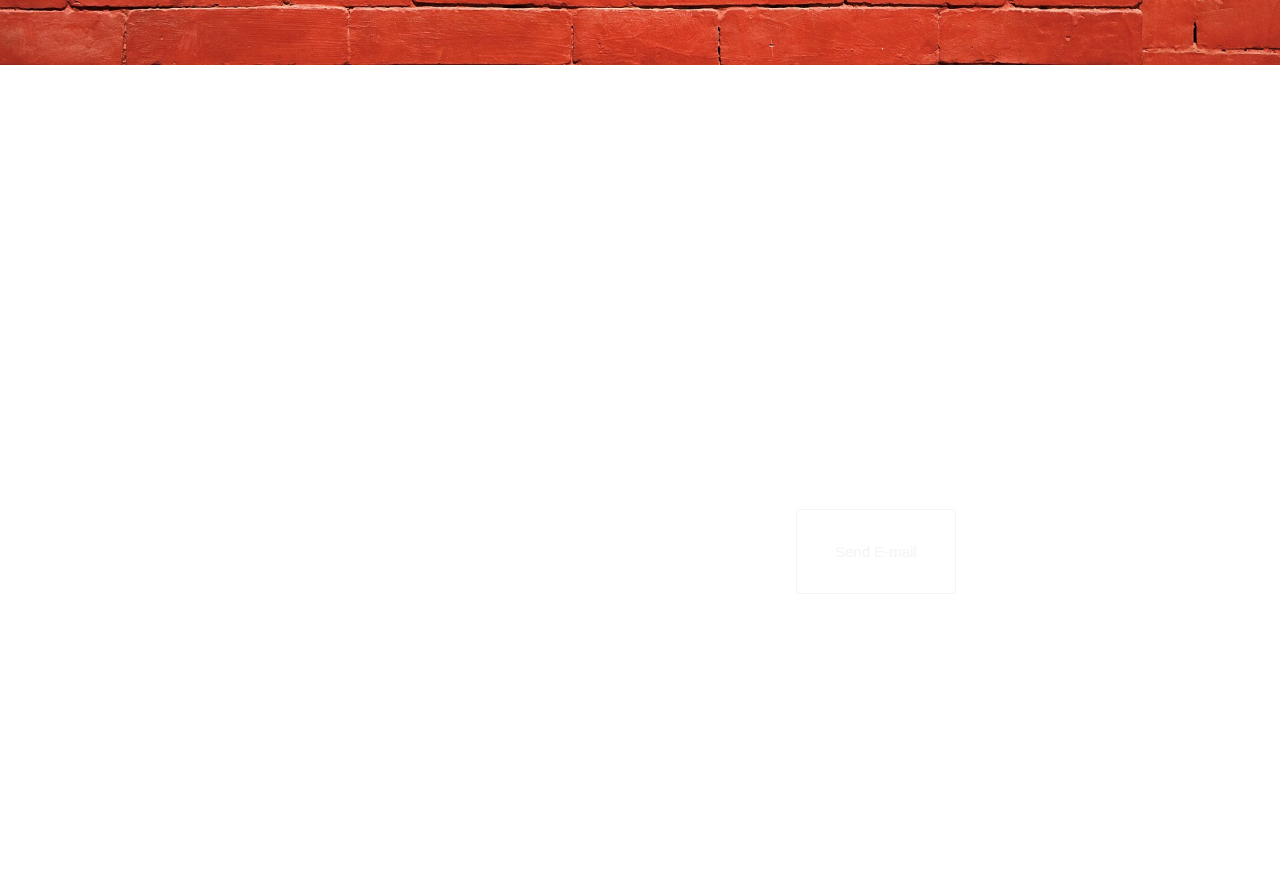
==== commit a9d3a427: "update resume" ====
--- a/resume.html
+++ b/resume.html
@@ -2,7 +2,7 @@
 <html>
 <head>
     <meta charset="UTF-8">
-    <meta name="viewport" content="width=device-width, initial-scale=1.0, minimum-scale=0.5, maximum-scale=1.2, user-scalable=yes"/> 
+    <meta name="viewport" content="width=device-width, initial-scale=1.0, minimum-scale=0.5, maximum-scale=1.2, user-scalable=yes"/>  
     <meta http-equiv="X-UA-Compatible" content="IE=edge">
     <title>李佳怡-前端实习</title>
     <link rel="icon" href="images/favicon.jpg" type="image/x-icons"/>
@@ -14,7 +14,7 @@
             <img src="images/loading.gif" alt="loading..">
         </div> 
     </div>
-    
+    <div class="cloth">
     <div id="topbar">
         <nav>
             <div class="topbar-left">
@@ -81,7 +81,7 @@
             <img src="images/skills.jpg" alt="">
         </div>
     </div>
-
+    
     <div id="contactMe">
         <div class="contactMe-wp">
             <div class="contactMe-title">
@@ -118,10 +118,11 @@
         </div>  
     </div>
     <div class="masker"></div>
-        
+     </div>   
+
     <script src="scripts/jquery.js"></script>
     <script src="scripts/loading.js"></script>
     <script src="scripts/topbarnav.js"></script>
     <script src="scripts/resumeaboutme.js"></script>    
 </body>
-</html>
+</html>--- a/styles/resume.css
+++ b/styles/resume.css
@@ -22,6 +22,29 @@
 }
 
 
+.loadingBg {
+    background-color: #ffffff;
+    z-index: 2;
+    width: 100%;
+    height: 600px;
+    overflow: hidden;
+}
+
+#loading img {
+    width: 400px;
+    height: 300px;
+    position: absolute;
+    top: 180px;
+    left: 50%;
+    margin-left: -200px;
+    z-index: 3;
+    border-radius: 50%;
+}
+
+
+.cloth {
+    display: none;
+}
 /* topbar css */
 
 #topbar {
@@ -826,6 +849,7 @@
     display: none;
 }
 
+
 @media all and (max-width: 640px) {
     .intro-close-icon i {
         display: inline-block;
@@ -855,7 +879,6 @@
     }
 
 }
-
 
 
 /*第三个页面：contact*/
@@ -1024,7 +1047,7 @@
         width: 350px;
         height: 470px;
         position: absolute;
-        top: 150px;
+        top: 240px;
         left: 50%;
         margin-left: -175px;
     }
@@ -1154,11 +1177,11 @@
         height: 20px;
         color: #ffffff;
         position: absolute;
-        bottom: 50px;
+        bottom: 30px;
         left: 50%;
         margin-left: -175px;
         text-align: center;
         letter-spacing: 0.5rem;
     }
 
-}
+}